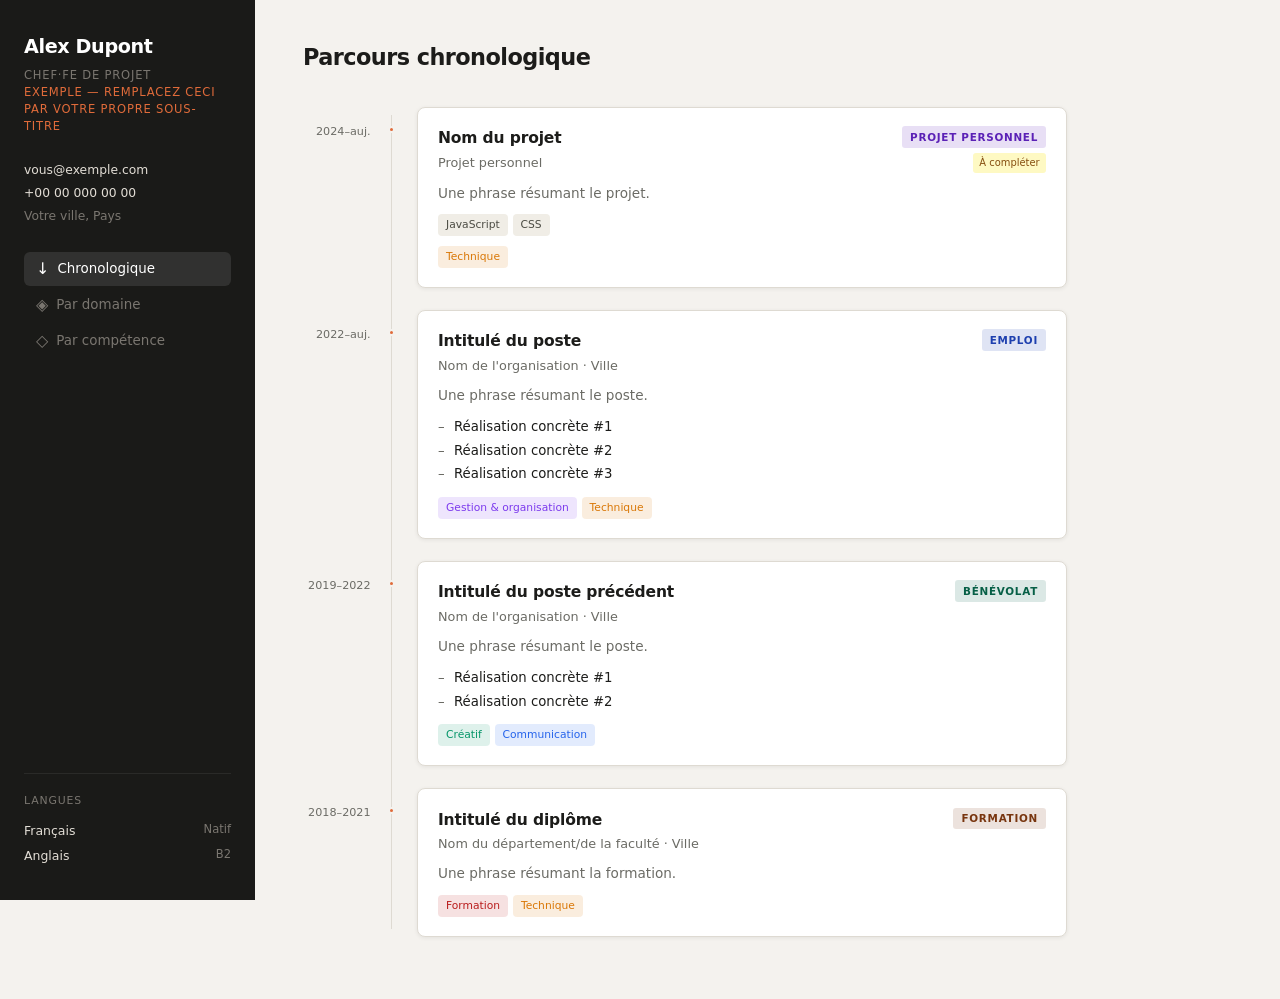
==== index.html @ 5c140745 "Version initiale du template cv-multivue Moteur générique (index.html/app.js/style.css) extrait de c" ====
<!DOCTYPE html>
<html lang="fr">
<head>
  <meta charset="UTF-8">
  <meta name="viewport" content="width=device-width, initial-scale=1.0">
  <title>CV</title>
  <link rel="stylesheet" href="css/style.css">
</head>
<body>

  <aside id="sidebar">
    <div class="profile-header" id="profile-header"></div>

    <div class="contact-info" id="contact-info"></div>

    <nav class="view-nav">
      <button class="view-btn active" data-view="timeline">
        <span class="vi">↓</span> Chronologique
      </button>
      <button class="view-btn" data-view="domaines">
        <span class="vi">◈</span> Par domaine
      </button>
      <button class="view-btn" data-view="competences">
        <span class="vi">◇</span> Par compétence
      </button>
    </nav>

    <div id="sidebar-filters"></div>

    <div class="sidebar-footer">
      <p class="langues-title">Langues</p>
      <div id="langue-list"></div>
    </div>
  </aside>

  <main id="main">
    <div id="view-header"></div>
    <div id="content"></div>
  </main>

  <script src="js/data.js"></script>
  <script src="js/app.js"></script>
</body>
</html>
---- css/style.css ----
/* ── Variables ────────────────────────────────────────────────────────────── */
:root {
  --bg: #f4f2ee;
  --text: #1c1c1a;
  --text-muted: #6b6b65;
  --sidebar-bg: #1a1a18;
  --sidebar-text: #e2ddd5;
  --sidebar-muted: #7a7670;
  --accent: #e06b3a;
  --border: #dedad2;
  --card-bg: #ffffff;
  --shadow: 0 1px 4px rgba(0,0,0,0.07);
  --radius: 8px;
  --sidebar-w: 255px;
  --gap: 1.5rem;
}

/* ── Reset ───────────────────────────────────────────────────────────────── */
*, *::before, *::after { box-sizing: border-box; margin: 0; padding: 0; }
a { color: inherit; }
button { font-family: inherit; font-size: inherit; cursor: pointer; }
ul { list-style: none; }

/* ── Layout ──────────────────────────────────────────────────────────────── */
body {
  font-family: -apple-system, BlinkMacSystemFont, 'Segoe UI', system-ui, sans-serif;
  background: var(--bg);
  color: var(--text);
  display: grid;
  grid-template-columns: var(--sidebar-w) 1fr;
  min-height: 100vh;
  font-size: 14px;
  line-height: 1.55;
}

/* ── Sidebar ─────────────────────────────────────────────────────────────── */
#sidebar {
  background: var(--sidebar-bg);
  color: var(--sidebar-text);
  height: 100vh;
  position: sticky;
  top: 0;
  overflow-y: auto;
  display: flex;
  flex-direction: column;
  padding: 2rem 1.5rem;
  gap: 1.6rem;
  scrollbar-width: thin;
  scrollbar-color: #333 transparent;
}

.profile-header { }
.profile-header h1 {
  font-size: 1.2rem;
  font-weight: 700;
  letter-spacing: -0.02em;
  color: #fff;
  margin-bottom: 0.3rem;
}
.profile-header .titre-pro {
  font-size: 0.72rem;
  text-transform: uppercase;
  letter-spacing: 0.07em;
  color: var(--sidebar-muted);
  line-height: 1.5;
}
.profile-header .titre-pro em {
  font-style: normal;
  color: var(--accent);
}

.contact-info {
  display: flex;
  flex-direction: column;
  gap: 0.25rem;
  font-size: 0.77rem;
  color: var(--sidebar-muted);
}
.contact-info a { text-decoration: none; color: var(--sidebar-text); transition: color 0.15s; }
.contact-info a:hover { color: var(--accent); }

/* View navigation */
.view-nav {
  display: flex;
  flex-direction: column;
  gap: 0.15rem;
}
.view-btn {
  background: none;
  border: none;
  color: var(--sidebar-muted);
  padding: 0.55rem 0.75rem;
  border-radius: 6px;
  text-align: left;
  font-size: 0.84rem;
  display: flex;
  align-items: center;
  gap: 0.5rem;
  transition: background 0.15s, color 0.15s;
}
.view-btn:hover { background: rgba(255,255,255,0.06); color: var(--sidebar-text); }
.view-btn.active { background: rgba(255,255,255,0.1); color: #fff; }
.view-btn .vi { font-size: 1rem; line-height: 1; }

/* Sidebar filters */
#sidebar-filters {
  display: flex;
  flex-direction: column;
  gap: 0.2rem;
  flex: 1;
}
.filter-label {
  font-size: 0.68rem;
  text-transform: uppercase;
  letter-spacing: 0.08em;
  color: var(--sidebar-muted);
  margin-bottom: 0.2rem;
}
.filter-group-label {
  font-size: 0.67rem;
  text-transform: uppercase;
  letter-spacing: 0.06em;
  color: var(--sidebar-muted);
  margin-top: 0.75rem;
  margin-bottom: 0.1rem;
  padding-left: 0.6rem;
}
.filter-btn {
  background: none;
  border: none;
  border-left: 2px solid transparent;
  color: var(--sidebar-muted);
  padding: 0.38rem 0.6rem;
  border-radius: 0 5px 5px 0;
  text-align: left;
  font-size: 0.8rem;
  transition: all 0.15s;
}
.filter-btn:hover { color: var(--sidebar-text); background: rgba(255,255,255,0.05); }
.filter-btn.active {
  color: #fff;
  background: rgba(255,255,255,0.08);
  border-left-color: var(--tag-color, var(--accent));
}

/* Langues */
.sidebar-footer {
  margin-top: auto;
  padding-top: 1.2rem;
  border-top: 1px solid rgba(255,255,255,0.07);
}
.langues-title {
  font-size: 0.68rem;
  text-transform: uppercase;
  letter-spacing: 0.08em;
  color: var(--sidebar-muted);
  margin-bottom: 0.5rem;
}
.langue-row {
  display: flex;
  justify-content: space-between;
  font-size: 0.78rem;
  padding: 0.18rem 0;
  color: var(--sidebar-text);
}
.langue-niveau { color: var(--sidebar-muted); font-size: 0.72rem; }

/* ── Main ────────────────────────────────────────────────────────────────── */
#main {
  padding: 2.5rem 3rem;
  max-width: 860px;
}
#view-header { margin-bottom: 2rem; }
#view-header h2 {
  font-size: 1.4rem;
  font-weight: 600;
  letter-spacing: -0.025em;
}

/* ── Timeline ────────────────────────────────────────────────────────────── */
.timeline {
  position: relative;
  padding-left: 0;
}
.timeline::before {
  content: '';
  position: absolute;
  left: 88px;
  top: 8px;
  bottom: 8px;
  width: 1px;
  background: var(--border);
}
.timeline-item {
  display: grid;
  grid-template-columns: 90px 1fr;
  margin-bottom: 1.4rem;
  position: relative;
}
.timeline-item::before {
  content: '';
  position: absolute;
  left: 85px;
  top: 19px;
  width: 7px;
  height: 7px;
  border-radius: 50%;
  background: var(--accent);
  border: 2px solid var(--bg);
  z-index: 1;
}
.timeline-date {
  padding-top: 1rem;
  padding-right: 1.4rem;
  text-align: right;
  font-size: 0.7rem;
  color: var(--text-muted);
  white-space: nowrap;
}
.timeline-card {
  padding-left: 1.5rem;
}

/* ── Cards (full) ────────────────────────────────────────────────────────── */
.card {
  background: var(--card-bg);
  border: 1px solid var(--border);
  border-radius: var(--radius);
  padding: 1.15rem 1.25rem;
  box-shadow: var(--shadow);
}
.card-top {
  display: flex;
  justify-content: space-between;
  align-items: flex-start;
  gap: 1rem;
  margin-bottom: 0.6rem;
}
.card-titre {
  font-size: 0.97rem;
  font-weight: 600;
  letter-spacing: -0.01em;
  margin-bottom: 0.15rem;
}
.card-org {
  font-size: 0.8rem;
  color: var(--text-muted);
}
.card-badges {
  display: flex;
  flex-direction: column;
  align-items: flex-end;
  gap: 0.3rem;
  flex-shrink: 0;
}
.badge-type {
  font-size: 0.65rem;
  font-weight: 600;
  text-transform: uppercase;
  letter-spacing: 0.07em;
  padding: 0.18rem 0.5rem;
  border-radius: 3px;
  background: color-mix(in srgb, var(--type-color) 14%, transparent);
  color: var(--type-color);
  white-space: nowrap;
}
.badge-type.sm { font-size: 0.6rem; padding: 0.12rem 0.4rem; }
.badge-placeholder {
  font-size: 0.62rem;
  padding: 0.15rem 0.4rem;
  border-radius: 3px;
  background: #fef9c3;
  color: #854d0e;
}
.card-desc {
  font-size: 0.85rem;
  color: var(--text-muted);
  margin-bottom: 0.65rem;
}
.card-points {
  margin: 0 0 0.75rem 0;
  display: flex;
  flex-direction: column;
  gap: 0.2rem;
}
.card-points li {
  font-size: 0.83rem;
  padding-left: 1rem;
  position: relative;
  color: var(--text);
}
.card-points li::before {
  content: '–';
  position: absolute;
  left: 0;
  color: var(--text-muted);
}
.tech-chips {
  display: flex;
  flex-wrap: wrap;
  gap: 0.3rem;
  margin-bottom: 0.6rem;
}
.card-tags {
  display: flex;
  flex-wrap: wrap;
  gap: 0.3rem;
  margin-top: 0.6rem;
}
.tag {
  font-size: 0.67rem;
  font-weight: 500;
  padding: 0.18rem 0.5rem;
  border-radius: 4px;
}
.tag-dom {
  background: color-mix(in srgb, var(--tag-color) 13%, transparent);
  color: var(--tag-color);
}
.tag-tech {
  background: #f0ede6;
  color: #4a4a42;
}

/* ── Cards (compact) ─────────────────────────────────────────────────────── */
.compact-list { display: flex; flex-direction: column; gap: 0.4rem; }
.card-compact {
  background: var(--card-bg);
  border: 1px solid var(--border);
  border-radius: 6px;
  padding: 0.75rem 1rem;
  display: flex;
  align-items: baseline;
  gap: 0.75rem;
}
.compact-date {
  font-size: 0.7rem;
  color: var(--text-muted);
  white-space: nowrap;
  min-width: 72px;
}
.compact-body {
  flex: 1;
  font-size: 0.85rem;
  display: flex;
  flex-wrap: wrap;
  align-items: baseline;
  gap: 0.3rem 0.5rem;
}
.compact-org {
  font-size: 0.78rem;
  color: var(--text-muted);
}
.compact-desc {
  flex-basis: 100%;
  font-size: 0.78rem;
  color: var(--text-muted);
}

/* ── Domain / section headers ────────────────────────────────────────────── */
.domaine-block { margin-bottom: 2.5rem; }
.section-header {
  display: flex;
  align-items: baseline;
  gap: 0.75rem;
  padding-bottom: 0.5rem;
  border-bottom: 2px solid var(--accent-color, var(--accent));
  margin-bottom: 1rem;
}
.section-header.clickable {
  cursor: pointer;
  transition: opacity 0.15s;
}
.section-header.clickable:hover { opacity: 0.75; }
.section-header h3 {
  font-size: 1.05rem;
  font-weight: 600;
  color: var(--accent-color, var(--text));
}
.count {
  font-size: 0.72rem;
  color: var(--text-muted);
}
.cards-grid {
  display: grid;
  grid-template-columns: repeat(auto-fill, minmax(320px, 1fr));
  gap: 1rem;
}

/* ── Competence view ─────────────────────────────────────────────────────── */
.comp-group-block { margin-bottom: 2rem; }
.comp-group-title {
  font-size: 0.7rem;
  text-transform: uppercase;
  letter-spacing: 0.09em;
  color: var(--text-muted);
  margin-bottom: 0.6rem;
  padding-bottom: 0.3rem;
  border-bottom: 1px solid var(--border);
}
.comp-row { margin-bottom: 0.5rem; }
.comp-skill-btn {
  background: var(--card-bg);
  border: 1px solid var(--border);
  border-radius: 6px;
  padding: 0.5rem 0.85rem;
  font-size: 0.87rem;
  color: var(--text);
  display: flex;
  align-items: center;
  gap: 0.5rem;
  width: 100%;
  text-align: left;
  transition: all 0.15s;
}
.comp-skill-btn:hover { border-color: #aaa; background: #fff; }
.count-badge {
  font-size: 0.68rem;
  background: var(--bg);
  border: 1px solid var(--border);
  color: var(--text-muted);
  padding: 0.08rem 0.42rem;
  border-radius: 10px;
  margin-left: auto;
}
.comp-preview-tags {
  display: flex;
  flex-wrap: wrap;
  gap: 0.25rem;
  padding: 0.35rem 0.4rem;
}
.preview-chip {
  font-size: 0.7rem;
  color: var(--text-muted);
  background: var(--bg);
  border: 1px solid var(--border);
  padding: 0.12rem 0.45rem;
  border-radius: 4px;
}

/* ── Responsive ──────────────────────────────────────────────────────────── */
@media (max-width: 800px) {
  body { grid-template-columns: 1fr; }
  #sidebar { height: auto; position: static; }
  #main { padding: 1.5rem 1.25rem; max-width: 100%; }
  .timeline::before { display: none; }
  .timeline-item { grid-template-columns: 1fr; gap: 0.25rem; }
  .timeline-item::before { display: none; }
  .timeline-date { text-align: left; padding-top: 0; padding-right: 0; }
  .timeline-card { padding-left: 0; }
  .cards-grid { grid-template-columns: 1fr; }
}
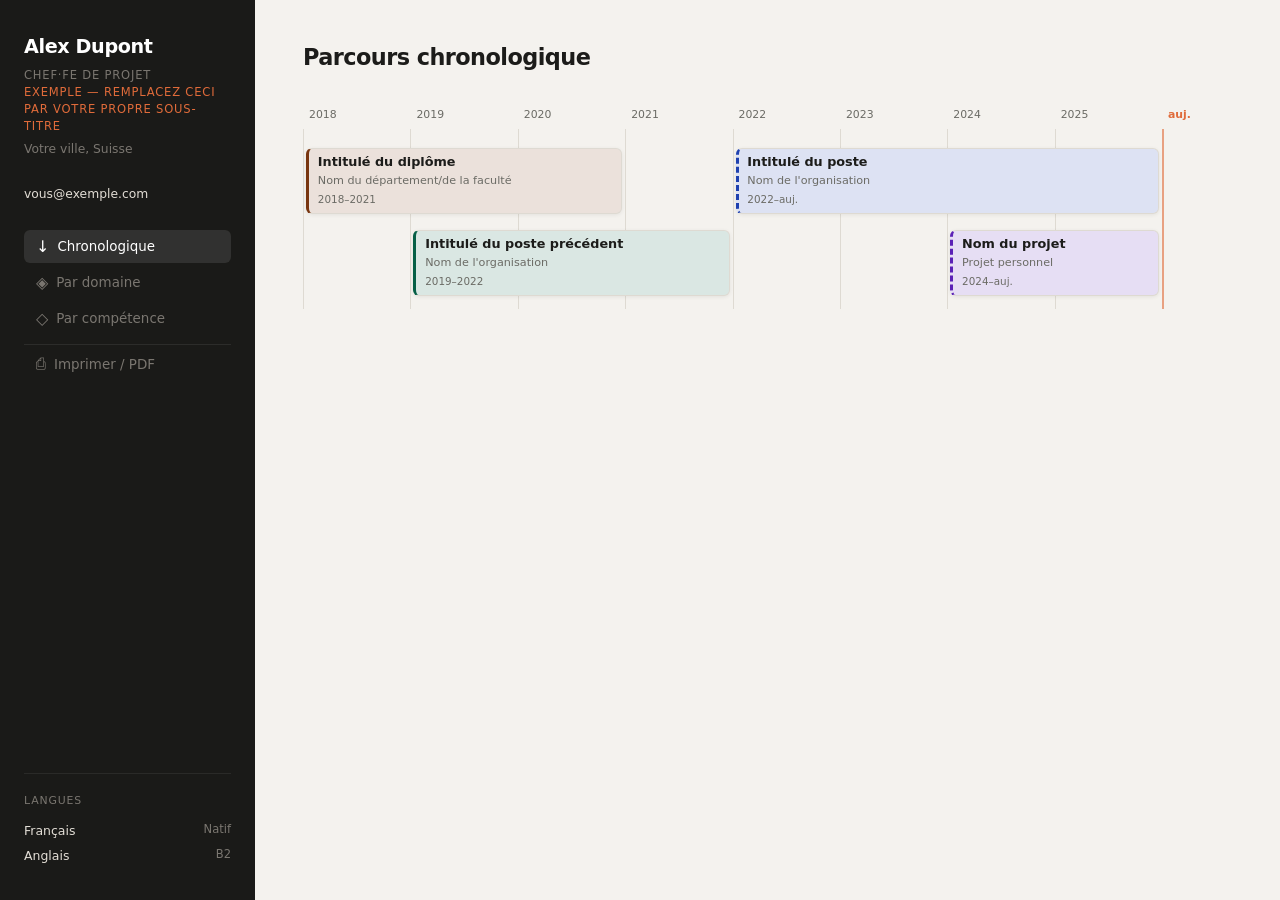
==== commit 35bac119: "Ajoute favicon/meta tags, export PDF, CONTRIBUTING.md Trois points "aucun impact structurel" de la l" ====
--- a/index.html
+++ b/index.html
@@ -4,6 +4,21 @@
   <meta charset="UTF-8">
   <meta name="viewport" content="width=device-width, initial-scale=1.0">
   <title>CV</title>
+  <meta name="description" content="CV personnel interactif — navigable par ordre chronologique, par domaine ou par compétence.">
+
+  <!--
+    Aperçu de partage (réseaux sociaux, messagerie) : les robots qui
+    génèrent ces aperçus n'exécutent pas JavaScript, donc ces balises ne
+    peuvent pas se remplir automatiquement depuis js/data.js. Si vous
+    voulez un aperçu personnalisé avec votre nom, éditez les lignes
+    ci-dessous à la main après avoir rempli data.js.
+  -->
+  <meta property="og:type" content="profile">
+  <meta property="og:title" content="CV">
+  <meta property="og:description" content="CV personnel interactif — navigable par ordre chronologique, par domaine ou par compétence.">
+  <meta name="twitter:card" content="summary">
+
+  <link rel="icon" type="image/svg+xml" href="favicon.svg">
   <link rel="stylesheet" href="css/style.css">
 </head>
 <body>
@@ -23,6 +38,9 @@
       <button class="view-btn" data-view="competences">
         <span class="vi">◇</span> Par compétence
       </button>
+      <button class="view-btn" id="btn-print">
+        <span class="vi">⎙</span> Imprimer / PDF
+      </button>
     </nav>
 
     <div id="sidebar-filters"></div>
@@ -39,6 +57,7 @@
   </main>
 
   <script src="js/data.js"></script>
+  <script src="js/validate.js"></script>
   <script src="js/app.js"></script>
 </body>
 </html>
--- a/css/style.css
+++ b/css/style.css
@@ -33,6 +33,29 @@
   line-height: 1.55;
 }
 
+/* ── Écran d'erreur de validation ────────────────────────────────────────── */
+.cv-error-screen {
+  grid-column: 1 / -1;
+  max-width: 640px;
+  margin: 3rem auto;
+  padding: 0 1.5rem;
+}
+.cv-error-screen h1 {
+  font-size: 1.3rem;
+  margin-bottom: 0.8rem;
+  color: #b91c1c;
+}
+.cv-error-screen p { margin-bottom: 1rem; color: var(--text-muted); }
+.cv-error-screen ul { display: flex; flex-direction: column; gap: 0.5rem; }
+.cv-error-screen li {
+  background: #fff5f5;
+  border: 1px solid #f3c9c9;
+  border-radius: var(--radius);
+  padding: 0.6rem 0.8rem;
+  font-size: 0.85rem;
+  font-family: ui-monospace, SFMono-Regular, Menlo, monospace;
+}
+
 /* ── Sidebar ─────────────────────────────────────────────────────────────── */
 #sidebar {
   background: var(--sidebar-bg);
@@ -50,6 +73,14 @@
 }
 
 .profile-header { }
+.profile-photo {
+  width: 64px;
+  height: 64px;
+  border-radius: 50%;
+  object-fit: cover;
+  display: block;
+  margin-bottom: 0.7rem;
+}
 .profile-header h1 {
   font-size: 1.2rem;
   font-weight: 700;
@@ -68,6 +99,11 @@
   font-style: normal;
   color: var(--accent);
 }
+.profile-header .lieu {
+  font-size: 0.77rem;
+  color: var(--sidebar-muted);
+  margin-top: 0.3rem;
+}
 
 .contact-info {
   display: flex;
@@ -78,6 +114,43 @@
 }
 .contact-info a { text-decoration: none; color: var(--sidebar-text); transition: color 0.15s; }
 .contact-info a:hover { color: var(--accent); }
+
+.contact-warning {
+  font-size: 0.72rem;
+  color: var(--accent);
+  line-height: 1.4;
+}
+
+.contact-form {
+  display: flex;
+  flex-direction: column;
+  gap: 0.5rem;
+}
+.contact-form input,
+.contact-form textarea {
+  font: inherit;
+  font-size: 0.77rem;
+  background: rgba(255,255,255,0.06);
+  border: 1px solid rgba(255,255,255,0.12);
+  border-radius: 4px;
+  padding: 0.45rem 0.55rem;
+  color: var(--sidebar-text);
+  resize: vertical;
+}
+.contact-form input::placeholder,
+.contact-form textarea::placeholder { color: var(--sidebar-muted); }
+.contact-form input:focus,
+.contact-form textarea:focus { outline: none; border-color: var(--accent); }
+.contact-form button {
+  background: var(--accent);
+  color: #1a1a18;
+  border: none;
+  border-radius: 4px;
+  padding: 0.45rem 0.6rem;
+  font-size: 0.77rem;
+  font-weight: 600;
+}
+.contact-form button:hover { opacity: 0.9; }
 
 /* View navigation */
 .view-nav {
@@ -100,6 +173,12 @@
 }
 .view-btn:hover { background: rgba(255,255,255,0.06); color: var(--sidebar-text); }
 .view-btn.active { background: rgba(255,255,255,0.1); color: #fff; }
+#btn-print {
+  margin-top: 0.4rem;
+  padding-top: 0.7rem;
+  border-top: 1px solid rgba(255,255,255,0.08);
+  border-radius: 0;
+}
 .view-btn .vi { font-size: 1rem; line-height: 1; }
 
 /* Sidebar filters */
@@ -169,6 +248,12 @@
 #main {
   padding: 2.5rem 3rem;
   max-width: 860px;
+}
+/* La frise chronologique profite d'un conteneur bien plus large que les
+   vues à base de texte (cartes/listes) — sinon elle reste cantonnée à une
+   petite portion de l'écran malgré tout l'espace disponible à côté. */
+#main.main-wide {
+  max-width: 1600px;
 }
 #view-header { margin-bottom: 2rem; }
 #view-header h2 {
@@ -219,6 +304,100 @@
 }
 .timeline-card {
   padding-left: 1.5rem;
+}
+
+/* ── Frise proportionnelle (Gantt compact, horizontale) ─────────────────── */
+.tl-gantt-wrap {
+  overflow-x: auto;
+  padding-bottom: 0.5rem;
+}
+.tl-gantt {
+  position: relative;
+  min-width: 100%;
+}
+.tl-gantt-axis {
+  position: absolute;
+  inset: 0;
+}
+.tl-axis-col {
+  position: absolute;
+  top: 0;
+  bottom: 0;
+}
+.tl-axis-year {
+  position: absolute;
+  top: 0;
+  left: 6px;
+  font-size: 0.68rem;
+  color: var(--text-muted);
+  white-space: nowrap;
+}
+.tl-axis-line {
+  position: absolute;
+  top: 22px;
+  bottom: 0;
+  left: 0;
+  width: 1px;
+  background: var(--border);
+}
+.tl-axis-col-now .tl-axis-year {
+  color: var(--accent);
+  font-weight: 700;
+}
+.tl-axis-col-now .tl-axis-line {
+  background: var(--accent);
+  opacity: 0.6;
+  width: 2px;
+}
+.tl-gantt-bars {
+  position: absolute;
+  left: 0;
+  right: 0;
+  bottom: 0;
+}
+.tl-bar {
+  position: absolute;
+  box-sizing: border-box;
+  padding: 3px;
+}
+.tl-bar-card {
+  height: 100%;
+  width: 100%;
+  box-sizing: border-box;
+  background: var(--type-bg, var(--card-bg));
+  border: 1px solid var(--border);
+  border-left: 3px solid var(--type-color, var(--accent));
+  border-radius: 6px;
+  padding: 0.35rem 0.55rem;
+  overflow: hidden;
+  display: flex;
+  flex-direction: column;
+  justify-content: center;
+  gap: 0.15rem;
+  box-shadow: var(--shadow);
+}
+.tl-bar-actuel .tl-bar-card {
+  border-left-style: dashed;
+}
+.tl-bar-titre {
+  font-size: 0.8rem;
+  font-weight: 600;
+  line-height: 1.2;
+  overflow: hidden;
+  text-overflow: ellipsis;
+  white-space: nowrap;
+}
+.tl-bar-org {
+  font-size: 0.7rem;
+  color: var(--text-muted);
+  overflow: hidden;
+  text-overflow: ellipsis;
+  white-space: nowrap;
+}
+.tl-bar-period {
+  font-size: 0.65rem;
+  color: var(--text-muted);
+  white-space: nowrap;
 }
 
 /* ── Cards (full) ────────────────────────────────────────────────────────── */
@@ -450,3 +629,57 @@
   .timeline-card { padding-left: 0; }
   .cards-grid { grid-template-columns: 1fr; }
 }
+
+/* ── Impression / export PDF ────────────────────────────────────────────── */
+@media print {
+  body {
+    display: block;
+    background: #fff;
+    color: #111;
+    font-size: 11px;
+  }
+  #sidebar {
+    position: static;
+    height: auto;
+    background: #fff;
+    color: #111;
+    padding: 0 0 0.8rem;
+    border-bottom: 2px solid #111;
+    margin-bottom: 1rem;
+    display: block;
+  }
+  .profile-header h1 { color: #111; }
+  .profile-header .titre-pro,
+  .profile-header .lieu,
+  .contact-info,
+  .sidebar-footer { color: #333; }
+  .contact-info a { color: #111; }
+  .view-nav, #sidebar-filters { display: none; }
+  .sidebar-footer {
+    border-top: none;
+    padding-top: 0.4rem;
+    display: flex;
+    flex-direction: row;
+    flex-wrap: wrap;
+    gap: 0 1rem;
+  }
+  .langues-title { display: none; }
+  #langue-list { display: flex; flex-wrap: wrap; gap: 0 1rem; }
+  .langue-row { display: flex; gap: 0.25rem; }
+
+  #main { max-width: 100%; padding: 0; }
+  #view-header { margin-bottom: 0.8rem; }
+
+  .card, .card-compact, .comp-row, .timeline-item {
+    break-inside: avoid;
+    box-shadow: none;
+  }
+  .card, .card-compact { border: 1px solid #bbb; }
+  .badge-type, .badge-placeholder, .tag {
+    -webkit-print-color-adjust: exact;
+    print-color-adjust: exact;
+  }
+  .timeline::before, .timeline-item::before { background: #999; }
+
+  a { color: #111; text-decoration: none; }
+}
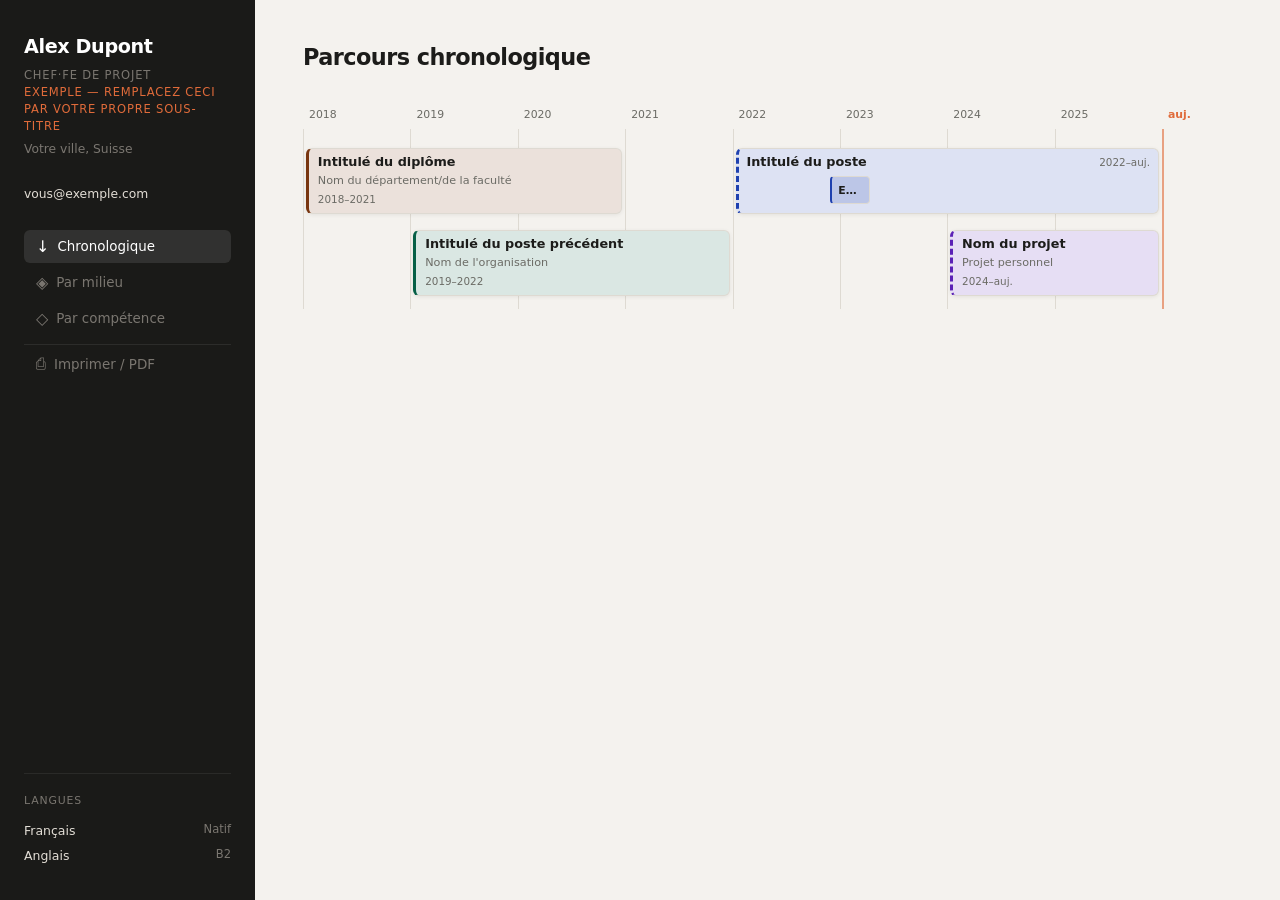
==== commit 636f8219: "Sépare Domaines en deux axes indépendants : Milieux et Compétences taxonomie.domaines devient taxono" ====
--- a/index.html
+++ b/index.html
@@ -4,7 +4,7 @@
   <meta charset="UTF-8">
   <meta name="viewport" content="width=device-width, initial-scale=1.0">
   <title>CV</title>
-  <meta name="description" content="CV personnel interactif — navigable par ordre chronologique, par domaine ou par compétence.">
+  <meta name="description" content="CV personnel interactif — navigable par ordre chronologique, par milieu ou par compétence.">
 
   <!--
     Aperçu de partage (réseaux sociaux, messagerie) : les robots qui
@@ -15,7 +15,7 @@
   -->
   <meta property="og:type" content="profile">
   <meta property="og:title" content="CV">
-  <meta property="og:description" content="CV personnel interactif — navigable par ordre chronologique, par domaine ou par compétence.">
+  <meta property="og:description" content="CV personnel interactif — navigable par ordre chronologique, par milieu ou par compétence.">
   <meta name="twitter:card" content="summary">
 
   <link rel="icon" type="image/svg+xml" href="favicon.svg">
@@ -32,8 +32,8 @@
       <button class="view-btn active" data-view="timeline">
         <span class="vi">↓</span> Chronologique
       </button>
-      <button class="view-btn" data-view="domaines">
-        <span class="vi">◈</span> Par domaine
+      <button class="view-btn" data-view="milieux">
+        <span class="vi">◈</span> Par milieu
       </button>
       <button class="view-btn" data-view="competences">
         <span class="vi">◇</span> Par compétence
--- a/css/style.css
+++ b/css/style.css
@@ -309,6 +309,7 @@
 /* ── Frise proportionnelle (Gantt compact, horizontale) ─────────────────── */
 .tl-gantt-wrap {
   overflow-x: auto;
+  overflow-y: visible; /* laisse les popovers de sous-engagements déborder verticalement */
   padding-bottom: 0.5rem;
 }
 .tl-gantt {
@@ -379,7 +380,77 @@
 .tl-bar-actuel .tl-bar-card {
   border-left-style: dashed;
 }
+/* Barre parente qui contient des sous-engagements : plus de centrage
+   vertical, une zone titre/période compacte puis la zone des sous-barres.
+   overflow visible (contrairement à .tl-bar-card standard) pour ne pas
+   couper les popovers de petits-enfants qui pourraient déborder. */
+.tl-bar-card-parent {
+  overflow: visible;
+  justify-content: flex-start;
+  padding: 0;
+  gap: 0;
+}
+.tl-bar-header {
+  display: flex;
+  align-items: baseline;
+  justify-content: space-between;
+  gap: 0.4rem;
+  padding: 0.3rem 0.5rem 0.15rem;
+  overflow: hidden;
+}
+.tl-bar-header .tl-bar-titre { overflow: hidden; text-overflow: ellipsis; white-space: nowrap; }
+.tl-bar-header .tl-bar-period { flex-shrink: 0; }
+.tl-bar-children {
+  position: relative;
+  flex: 1;
+  margin: 0 4px 4px;
+}
+.tl-child-bar {
+  position: absolute;
+  box-sizing: border-box;
+  display: flex;
+  align-items: center;
+  gap: 0.3rem;
+  background: var(--type-bg, var(--card-bg));
+  border: 1px solid var(--border);
+  border-left: 2px solid var(--type-color, var(--accent));
+  border-radius: 4px;
+  padding: 0 0.4rem;
+}
+.tl-child-bar.tl-bar-actuel { border-left-style: dashed; }
+/* Sélecteur composé (au lieu de .tl-child-bar-titre seul) pour être sûr de
+   l'emporter sur .tl-bar-titre malgré l'ordre dans la feuille de style —
+   même spécificité sinon, résultat dépendrait de l'ordre des règles. */
+.tl-bar-titre.tl-child-bar-titre {
+  font-size: 0.68rem;
+  font-weight: 600;
+  overflow: hidden;
+  text-overflow: ellipsis;
+  white-space: nowrap;
+  flex: 1;
+  width: auto;
+}
+.tl-bar-expand.tl-bar-expand-sm {
+  position: static;
+  flex-shrink: 0;
+  padding: 0.05rem 0.3rem;
+  font-size: 0.55rem;
+}
 .tl-bar-titre {
+  /* Réinitialisation : c'est un <button> (ouvre le détail complet au clic),
+     mais il doit se fondre visuellement dans la barre comme un simple
+     libellé, avec juste un signal d'interactivité au survol. */
+  background: none;
+  border: none;
+  padding: 0;
+  margin: 0;
+  font: inherit;
+  color: inherit;
+  text-align: left;
+  cursor: pointer;
+  display: block;
+  width: 100%;
+
   font-size: 0.8rem;
   font-weight: 600;
   line-height: 1.2;
@@ -387,6 +458,10 @@
   text-overflow: ellipsis;
   white-space: nowrap;
 }
+.tl-bar-titre:hover, .tl-bar-titre:focus-visible {
+  text-decoration: underline;
+  color: var(--type-color, var(--accent));
+}
 .tl-bar-org {
   font-size: 0.7rem;
   color: var(--text-muted);
@@ -398,6 +473,74 @@
   font-size: 0.65rem;
   color: var(--text-muted);
   white-space: nowrap;
+}
+
+/* Badge + popover des sous-engagements ("héritage" d'entrées) */
+.tl-bar-expand {
+  position: absolute;
+  top: 3px;
+  right: 3px;
+  font-size: 0.6rem;
+  font-weight: 700;
+  line-height: 1;
+  color: var(--type-color, var(--accent));
+  background: var(--card-bg);
+  border: 1px solid var(--type-color, var(--accent));
+  border-radius: 999px;
+  padding: 0.18rem 0.4rem;
+}
+.tl-bar-expand:hover { background: var(--type-color, var(--accent)); color: #fff; }
+.tl-popover {
+  position: absolute;
+  top: 100%;
+  left: 0;
+  margin-top: 4px;
+  z-index: 20;
+  background: var(--card-bg);
+  border: 1px solid var(--border);
+  border-radius: 6px;
+  box-shadow: 0 4px 14px rgba(0,0,0,0.15);
+}
+.tl-children-popover {
+  min-width: 220px;
+  max-width: 320px;
+  padding: 0.5rem 0.65rem;
+}
+.tl-detail-popover {
+  width: 320px;
+  max-width: 90vw;
+  max-height: 60vh;
+  overflow-y: auto;
+}
+.tl-detail-popover .card {
+  border: none;
+  box-shadow: none;
+  border-radius: 6px;
+}
+.tl-children-list {
+  display: flex;
+  flex-direction: column;
+  gap: 0.35rem;
+  list-style: none;
+}
+.tl-children-list .tl-children-list {
+  margin: 0.3rem 0 0 0.8rem;
+  padding-left: 0.6rem;
+  border-left: 2px solid var(--border);
+}
+.tl-child-titre { font-size: 0.78rem; font-weight: 600; }
+.tl-child-org { font-size: 0.72rem; color: var(--text-muted); }
+.tl-child-period { font-size: 0.68rem; color: var(--text-muted); margin-left: 0.4rem; white-space: nowrap; }
+
+/* Dans la vue liste simple (mobile/impression), la liste des
+   sous-engagements est ajoutée directement sous la carte, toujours visible
+   (pas de popover à déplier, on est déjà dans un flux vertical simple). */
+.timeline-card > .tl-children-list {
+  margin-top: 0.6rem;
+  padding: 0.6rem 0.7rem;
+  background: var(--bg);
+  border: 1px solid var(--border);
+  border-radius: 6px;
 }
 
 /* ── Cards (full) ────────────────────────────────────────────────────────── */
@@ -492,7 +635,7 @@
   padding: 0.18rem 0.5rem;
   border-radius: 4px;
 }
-.tag-dom {
+.tag-milieu {
   background: color-mix(in srgb, var(--tag-color) 13%, transparent);
   color: var(--tag-color);
 }
@@ -536,8 +679,16 @@
   color: var(--text-muted);
 }
 
-/* ── Domain / section headers ────────────────────────────────────────────── */
-.domaine-block { margin-bottom: 2.5rem; }
+/* ── Milieu / section headers ────────────────────────────────────────────── */
+.milieu-block { margin-bottom: 2.5rem; }
+.milieu-sub-block { margin: 0.7rem 0 0.7rem 1.2rem; }
+.milieu-sub-title {
+  font-size: 0.7rem;
+  text-transform: uppercase;
+  letter-spacing: 0.06em;
+  color: var(--text-muted);
+  margin-bottom: 0.4rem;
+}
 .section-header {
   display: flex;
   align-items: baseline;
@@ -615,6 +766,70 @@
   border: 1px solid var(--border);
   padding: 0.12rem 0.45rem;
   border-radius: 4px;
+}
+
+/* ── Glossaire (définitions cliquables) ─────────────────────────────────── */
+.glossary-term {
+  background: none;
+  border: none;
+  padding: 0;
+  font: inherit;
+  color: var(--accent);
+  text-decoration: underline dotted;
+  text-underline-offset: 2px;
+  cursor: pointer;
+}
+.glossary-term:hover, .glossary-term:focus-visible {
+  text-decoration-style: solid;
+}
+.glossary-modal {
+  position: fixed;
+  inset: 0;
+  z-index: 100;
+  display: flex;
+  align-items: center;
+  justify-content: center;
+  padding: 1.5rem;
+}
+.glossary-modal-backdrop {
+  position: absolute;
+  inset: 0;
+  background: rgba(0, 0, 0, 0.4);
+}
+.glossary-modal-panel {
+  position: relative;
+  background: var(--card-bg);
+  border-radius: var(--radius);
+  box-shadow: 0 10px 30px rgba(0, 0, 0, 0.25);
+  padding: 1.5rem 1.6rem;
+  max-width: 420px;
+  width: 100%;
+  max-height: 70vh;
+  overflow-y: auto;
+}
+.glossary-modal-close {
+  position: absolute;
+  top: 0.5rem;
+  right: 0.5rem;
+  background: none;
+  border: none;
+  font-size: 0.95rem;
+  color: var(--text-muted);
+  cursor: pointer;
+  padding: 0.35rem 0.5rem;
+  line-height: 1;
+}
+.glossary-modal-close:hover { color: var(--text); }
+#glossary-modal-term {
+  font-size: 1.05rem;
+  font-weight: 700;
+  margin-bottom: 0.5rem;
+  padding-right: 1.5rem;
+}
+#glossary-modal-def {
+  font-size: 0.88rem;
+  line-height: 1.55;
+  color: var(--text-muted);
 }
 
 /* ── Responsive ──────────────────────────────────────────────────────────── */
@@ -632,6 +847,7 @@
 
 /* ── Impression / export PDF ────────────────────────────────────────────── */
 @media print {
+  .glossary-modal { display: none !important; }
   body {
     display: block;
     background: #fff;
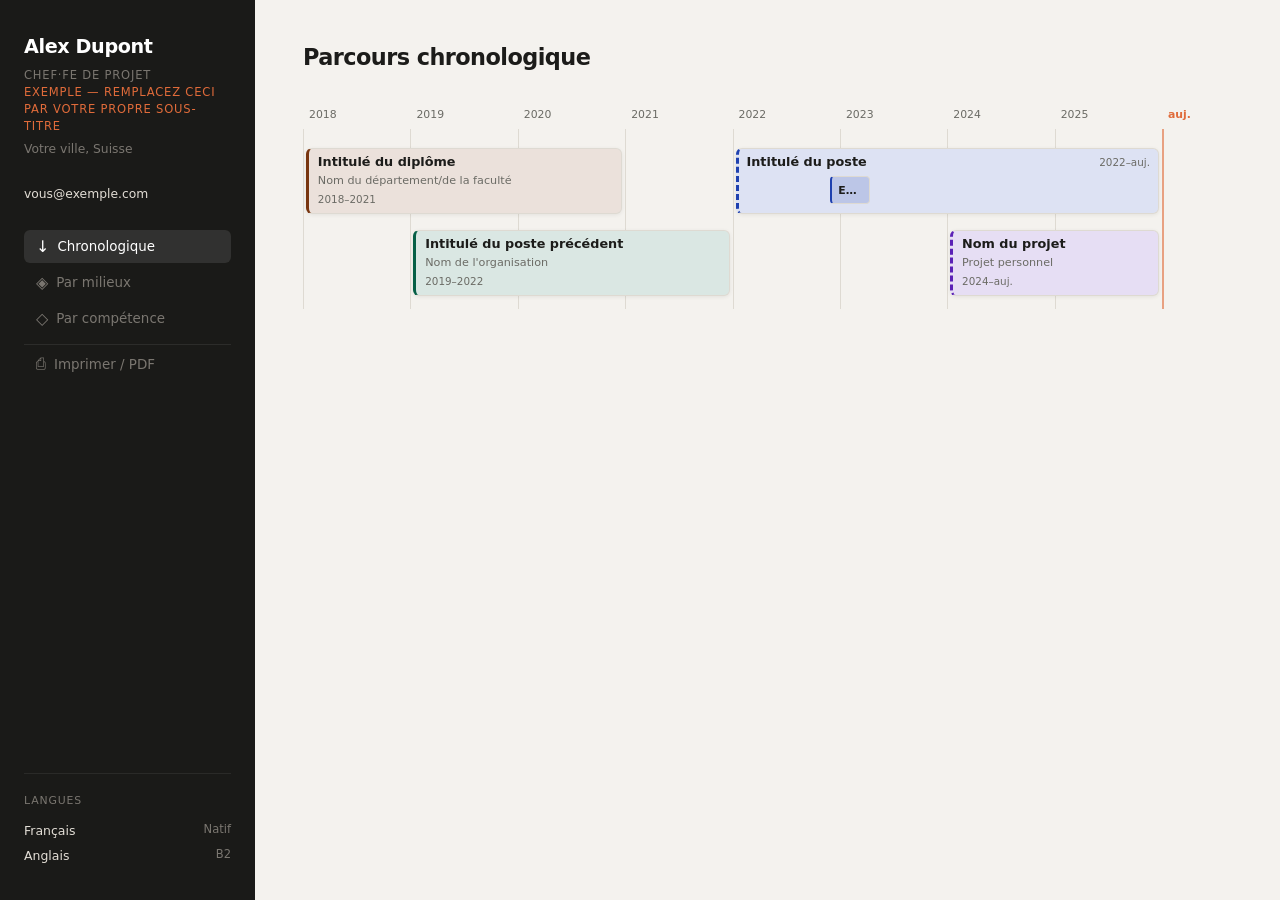
==== commit a561a7c7: "Passe l'entête "Par milieu" au pluriel : "Par milieux" Co-Authored-By: Claude Sonnet 5 <noreply@anth" ====
--- a/index.html
+++ b/index.html
@@ -33,7 +33,7 @@
         <span class="vi">↓</span> Chronologique
       </button>
       <button class="view-btn" data-view="milieux">
-        <span class="vi">◈</span> Par milieu
+        <span class="vi">◈</span> Par milieux
       </button>
       <button class="view-btn" data-view="competences">
         <span class="vi">◇</span> Par compétence
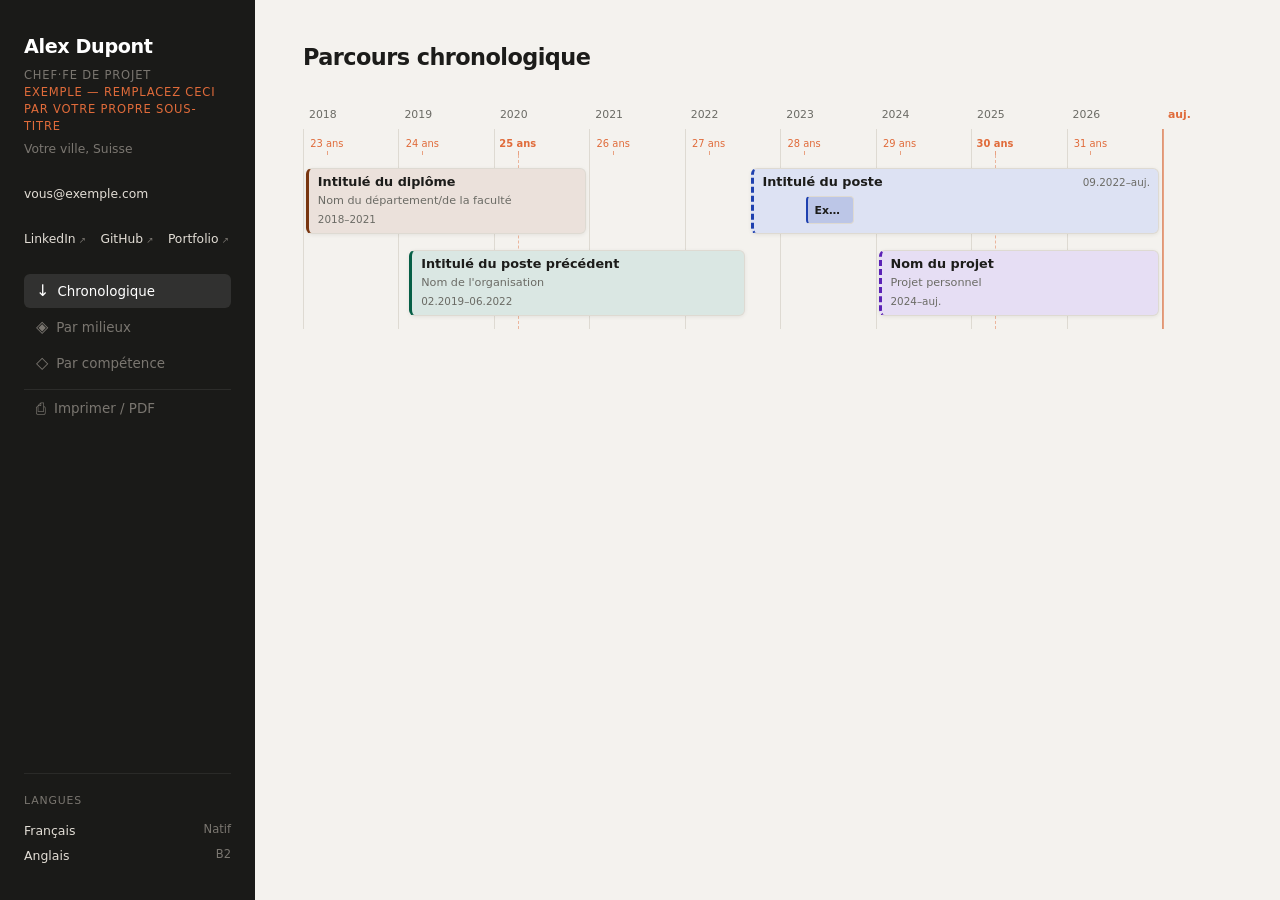
==== commit 4550d682: "Liens vers les réseaux (CV.profil.liens) et bouton Imprimer masquable - CV.profil.liens : [{ type, u" ====
--- a/index.html
+++ b/index.html
@@ -27,6 +27,8 @@
     <div class="profile-header" id="profile-header"></div>
 
     <div class="contact-info" id="contact-info"></div>
+
+    <div class="profil-liens" id="profil-liens"></div>
 
     <nav class="view-nav">
       <button class="view-btn active" data-view="timeline">
--- a/css/style.css
+++ b/css/style.css
@@ -115,6 +115,17 @@
 .contact-info a { text-decoration: none; color: var(--sidebar-text); transition: color 0.15s; }
 .contact-info a:hover { color: var(--accent); }
 
+.profil-liens {
+  display: flex;
+  flex-wrap: wrap;
+  gap: 0.3rem 0.9rem;
+  font-size: 0.77rem;
+}
+.profil-liens:empty { display: none; }
+.profil-liens a { text-decoration: none; color: var(--sidebar-text); transition: color 0.15s; }
+.profil-liens a:hover { color: var(--accent); }
+.lien-fleche { margin-left: 0.2rem; font-size: 0.7em; color: var(--sidebar-muted); }
+
 .contact-warning {
   font-size: 0.72rem;
   color: var(--accent);
@@ -349,6 +360,48 @@
   background: var(--accent);
   opacity: 0.6;
   width: 2px;
+}
+/* Bornes d'âge (CV.profil.naissance) : bande sous les années */
+.tl-age-mark {
+  position: absolute;
+  bottom: 0;
+  width: 0;
+}
+.tl-age-mark::before {
+  content: '';
+  position: absolute;
+  top: 15px;
+  height: 5px;
+  left: 0;
+  border-left: 1px solid var(--accent);
+  opacity: 0.6;
+}
+.tl-age-label {
+  position: absolute;
+  top: 1px;
+  transform: translateX(-50%);
+  z-index: 1;
+  padding: 0 3px;
+  border-radius: 3px;
+  background: var(--bg);
+  font-size: 0.62rem;
+  color: var(--accent);
+  white-space: nowrap;
+}
+.tl-age-mark-rond .tl-age-label { font-weight: 700; }
+.tl-age-mark-rond::after {
+  content: '';
+  position: absolute;
+  top: 20px;
+  bottom: 0;
+  left: 0;
+  border-left: 1px dashed var(--accent);
+  opacity: 0.45;
+}
+.timeline-age {
+  display: block;
+  margin-top: 0.15rem;
+  color: var(--accent);
 }
 .tl-gantt-bars {
   position: absolute;
@@ -870,6 +923,11 @@
   .contact-info,
   .sidebar-footer { color: #333; }
   .contact-info a { color: #111; }
+  /* Sur papier un lien ne se clique pas : on imprime l'adresse à côté. */
+  .profil-liens { flex-direction: column; margin-top: 0.4rem; }
+  .profil-liens a { color: #111; }
+  .profil-liens a::after { content: " — " attr(href); color: #555; }
+  .lien-fleche { display: none; }
   .view-nav, #sidebar-filters { display: none; }
   .sidebar-footer {
     border-top: none;
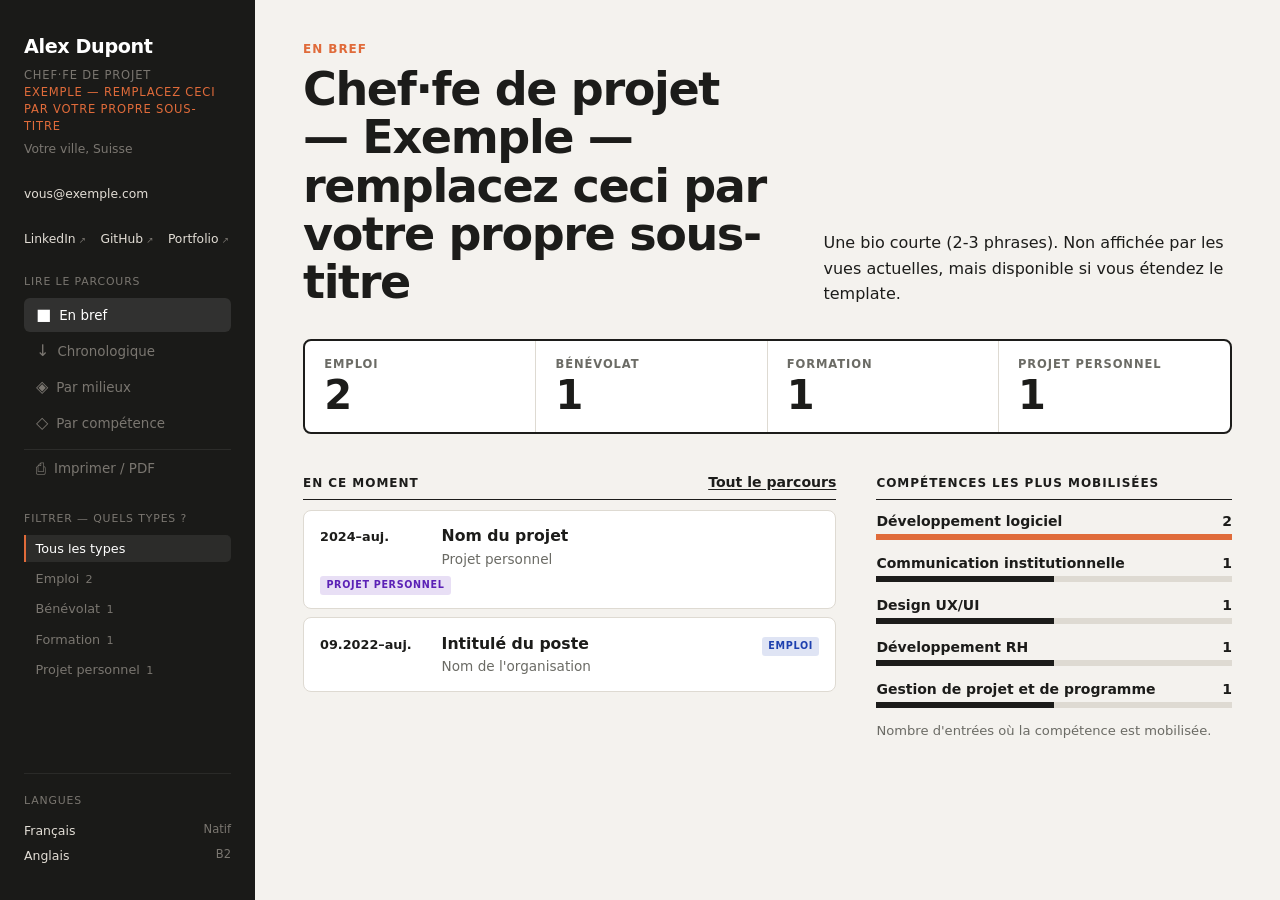
==== commit 22437451: "Vue d'accueil « En bref » et mise en page fluide (proposition A) - Nouvelle vue par défaut « En bref" ====
--- a/index.html
+++ b/index.html
@@ -30,8 +30,12 @@
 
     <div class="profil-liens" id="profil-liens"></div>
 
-    <nav class="view-nav">
-      <button class="view-btn active" data-view="timeline">
+    <nav class="view-nav" aria-label="Lire le parcours">
+      <p class="filter-label nav-label">Lire le parcours</p>
+      <button class="view-btn active" data-view="apercu">
+        <span class="vi">■</span> En bref
+      </button>
+      <button class="view-btn" data-view="timeline">
         <span class="vi">↓</span> Chronologique
       </button>
       <button class="view-btn" data-view="milieux">
--- a/css/style.css
+++ b/css/style.css
@@ -27,7 +27,9 @@
   background: var(--bg);
   color: var(--text);
   display: grid;
-  grid-template-columns: var(--sidebar-w) 1fr;
+  /* minmax(0, …) : un contenu large (frise, tableau) défile dans sa colonne
+     au lieu d'élargir la page au-delà de l'écran (débordement sur mobile). */
+  grid-template-columns: var(--sidebar-w) minmax(0, 1fr);
   min-height: 100vh;
   font-size: 14px;
   line-height: 1.55;
@@ -227,6 +229,11 @@
   transition: all 0.15s;
 }
 .filter-btn:hover { color: var(--sidebar-text); background: rgba(255,255,255,0.05); }
+.filter-count {
+  margin-left: 0.4rem;
+  font-size: 0.7rem;
+  color: var(--sidebar-muted);
+}
 .filter-btn.active {
   color: #fff;
   background: rgba(255,255,255,0.08);
@@ -264,7 +271,7 @@
    vues à base de texte (cartes/listes) — sinon elle reste cantonnée à une
    petite portion de l'écran malgré tout l'espace disponible à côté. */
 #main.main-wide {
-  max-width: 1600px;
+  max-width: none;
 }
 #view-header { margin-bottom: 2rem; }
 #view-header h2 {
@@ -272,6 +279,147 @@
   font-weight: 600;
   letter-spacing: -0.025em;
 }
+.nav-label { margin: 0 0 0.3rem; }
+
+/* ── En bref (vue d'accueil) ─────────────────────────────────────────────── */
+.apercu-head {
+  display: flex;
+  flex-wrap: wrap;
+  align-items: flex-end;
+  justify-content: space-between;
+  gap: 1.25rem 3rem;
+}
+.apercu-head-titre { flex: 1 1 26rem; min-width: 0; }
+.apercu-eyebrow {
+  font-size: 0.75rem;
+  font-weight: 700;
+  text-transform: uppercase;
+  letter-spacing: 0.08em;
+  color: var(--accent);
+  margin-bottom: 0.4rem;
+}
+#view-header .apercu-head h2 {
+  font-size: clamp(1.8rem, 3.6vw, 3.4rem);
+  line-height: 1.05;
+  letter-spacing: -0.03em;
+  max-width: 24ch;
+}
+.apercu-bio {
+  flex: 1 1 22rem;
+  max-width: 52ch;
+  font-size: 1rem;
+  line-height: 1.6;
+  color: var(--text);
+}
+
+.apercu-chiffres {
+  display: grid;
+  grid-template-columns: repeat(auto-fit, minmax(10rem, 1fr));
+  border: 2px solid var(--text);
+  border-radius: var(--radius);
+  overflow: hidden;
+  margin-bottom: 2.5rem;
+  background: var(--card-bg);
+}
+.apercu-chiffre {
+  display: flex;
+  flex-direction: column;
+  align-items: flex-start;
+  gap: 0.2rem;
+  padding: 1rem 1.2rem;
+  background: none;
+  border: none;
+  border-right: 1px solid var(--border);
+  color: var(--text);
+  text-align: left;
+}
+.apercu-chiffre:last-child { border-right: none; }
+.apercu-chiffre:hover { background: var(--bg); }
+.apercu-chiffre-label {
+  font-size: 0.72rem;
+  font-weight: 700;
+  text-transform: uppercase;
+  letter-spacing: 0.08em;
+  color: var(--text-muted);
+}
+.apercu-chiffre-valeur {
+  font-size: 2.5rem;
+  font-weight: 800;
+  line-height: 1.05;
+  letter-spacing: -0.03em;
+}
+
+.apercu-colonnes {
+  display: flex;
+  flex-wrap: wrap;
+  gap: 2.5rem;
+  align-items: flex-start;
+}
+.apercu-bloc { flex: 2 1 20rem; min-width: 0; display: flex; flex-direction: column; gap: 0.6rem; }
+.apercu-bloc-large { flex: 3 1 30rem; }
+.apercu-titre {
+  display: flex;
+  justify-content: space-between;
+  align-items: baseline;
+  gap: 1rem;
+  padding-bottom: 0.4rem;
+  border-bottom: 1px solid var(--text);
+  font-size: 0.75rem;
+  font-weight: 700;
+  text-transform: uppercase;
+  letter-spacing: 0.08em;
+}
+.apercu-lien {
+  align-self: flex-start;
+  background: none;
+  border: none;
+  padding: 0;
+  color: var(--text);
+  font-size: 0.88rem;
+  font-weight: 600;
+  text-transform: none;
+  letter-spacing: 0;
+  text-decoration: underline;
+  text-underline-offset: 0.15em;
+}
+.apercu-lien:hover { color: var(--accent); }
+.apercu-liste { display: flex; flex-direction: column; gap: 0.5rem; }
+.apercu-ligne {
+  display: flex;
+  flex-wrap: wrap;
+  align-items: baseline;
+  gap: 0.4rem 1.1rem;
+  padding: 0.85rem 1rem;
+  background: var(--card-bg);
+  border: 1px solid var(--border);
+  border-radius: var(--radius);
+}
+.apercu-ligne-date { flex: 0 0 6.5rem; font-size: 0.8rem; font-weight: 700; }
+.apercu-ligne-corps { flex: 1 1 16rem; min-width: 0; display: flex; flex-direction: column; }
+.apercu-ligne-corps strong { font-size: 0.98rem; }
+.apercu-ligne-corps span { color: var(--text-muted); font-size: 0.85rem; }
+
+.apercu-competence {
+  display: grid;
+  grid-template-columns: minmax(0, 1fr) auto;
+  gap: 0.35rem 1rem;
+  width: 100%;
+  background: none;
+  border: none;
+  padding: 0.2rem 0;
+  color: var(--text);
+  text-align: left;
+  font-weight: 700;
+}
+.apercu-competence:hover { color: var(--accent); }
+.apercu-competence-n { font-weight: 800; }
+.apercu-barre {
+  grid-column: 1 / -1;
+  height: 6px;
+  background: linear-gradient(to right, var(--text) var(--part), var(--border) var(--part));
+}
+.apercu-barre-max { background: linear-gradient(to right, var(--accent) var(--part), var(--border) var(--part)); }
+.apercu-note { font-size: 0.82rem; color: var(--text-muted); }
 
 /* ── Timeline ────────────────────────────────────────────────────────────── */
 .timeline {
@@ -887,7 +1035,7 @@
 
 /* ── Responsive ──────────────────────────────────────────────────────────── */
 @media (max-width: 800px) {
-  body { grid-template-columns: 1fr; }
+  body { grid-template-columns: minmax(0, 1fr); }
   #sidebar { height: auto; position: static; }
   #main { padding: 1.5rem 1.25rem; max-width: 100%; }
   .timeline::before { display: none; }
@@ -939,7 +1087,10 @@
   }
   .langues-title { display: none; }
   #langue-list { display: flex; flex-wrap: wrap; gap: 0 1rem; }
-  .langue-row { display: flex; gap: 0.25rem; }
+  /* .langue-row hérite de --sidebar-text (clair, prévu pour le fond sombre) :
+     illisible sur papier blanc sans couleur explicite. */
+  .langue-row { display: flex; gap: 0.25rem; color: #111; }
+  .langue-niveau { color: #555; }
 
   #main { max-width: 100%; padding: 0; }
   #view-header { margin-bottom: 0.8rem; }
@@ -957,3 +1108,92 @@
 
   a { color: #111; text-decoration: none; }
 }
+
+/* ── Preset "suisse" ─────────────────────────────────────────────────────────
+   Seul preset qui change la forme en plus des couleurs (voir THEME_PRESETS
+   dans app.js) : Archivo, encre noire, accent rouge, angles droits, filets à
+   la place des ombres, sidebar claire séparée par un filet. Aucune structure
+   modifiée : uniquement des surcharges sous [data-theme="suisse"], réservées
+   à l'écran sauf police/couleurs/angles (l'impression garde ses règles). */
+[data-theme="suisse"] {
+  --text: #0a0a0a;
+  --text-muted: #525252;
+  --sidebar-muted: #525252;
+  --border: #d4d4d4;
+  --card-bg: #ffffff;
+  --shadow: none;
+  --radius: 0;
+}
+[data-theme="suisse"] body {
+  font-family: Archivo, 'Helvetica Neue', Arial, sans-serif;
+  font-feature-settings: "tnum" 1;
+}
+[data-theme="suisse"] :is(.card, .card-compact, .tl-bar-card, .tl-child-bar, .tl-popover,
+  .tl-detail-popover .card, .badge-type, .badge-placeholder, .tag, .comp-skill-btn,
+  .count-badge, .preview-chip, .tl-bar-expand, .tl-age-label, .glossary-modal-panel,
+  .timeline-card > .tl-children-list, .cv-error-screen li, .view-btn, .filter-btn,
+  .contact-form input, .contact-form textarea, .contact-form button) {
+  border-radius: 0;
+}
+[data-theme="suisse"] .card-titre { font-weight: 700; }
+[data-theme="suisse"] .section-header h3 { font-weight: 800; letter-spacing: -0.015em; }
+[data-theme="suisse"] .badge-type { font-weight: 700; }
+
+@media screen {
+  /* Sidebar claire, filet noir à droite */
+  [data-theme="suisse"] #sidebar {
+    border-right: 2px solid var(--text);
+    scrollbar-color: #c4c4c4 transparent;
+  }
+  [data-theme="suisse"] .profile-header h1 {
+    color: var(--text);
+    font-size: 1.4rem;
+    font-weight: 800;
+  }
+  [data-theme="suisse"] .profile-header .titre-pro { color: var(--text-muted); font-weight: 600; }
+  [data-theme="suisse"] .contact-form input,
+  [data-theme="suisse"] .contact-form textarea { background: #fff; border: 1px solid #8a8a8a; }
+  [data-theme="suisse"] .contact-form button { color: #fff; font-weight: 700; }
+  [data-theme="suisse"] .view-btn { color: var(--text); font-weight: 500; }
+  [data-theme="suisse"] .view-btn:hover { background: #f5f5f5; color: var(--text); }
+  [data-theme="suisse"] .view-btn.active { background: var(--text); color: #fff; font-weight: 700; }
+  [data-theme="suisse"] #btn-print { border-top: 1px solid var(--border); }
+  [data-theme="suisse"] :is(.filter-label, .langues-title) {
+    color: var(--text);
+    font-weight: 700;
+    padding-bottom: 0.35rem;
+    border-bottom: 1px solid var(--text);
+  }
+  [data-theme="suisse"] .filter-group-label { color: var(--text); font-weight: 700; }
+  [data-theme="suisse"] .filter-btn { color: var(--text); }
+  [data-theme="suisse"] .filter-btn:hover { background: #f5f5f5; color: var(--text); }
+  [data-theme="suisse"] .filter-btn.active { background: #f5f5f5; color: var(--text); font-weight: 700; }
+  [data-theme="suisse"] .sidebar-footer { border-top: 1px solid var(--border); }
+
+  /* Contenu : titres noirs et serrés, filets à la place des ombres */
+  [data-theme="suisse"] #view-header {
+    padding-bottom: 1rem;
+    border-bottom: 2px solid var(--text);
+  }
+  [data-theme="suisse"] #view-header h2 {
+    font-size: clamp(1.75rem, 2.6vw, 2.4rem);
+    font-weight: 800;
+    line-height: 1.05;
+    letter-spacing: -0.02em;
+  }
+  [data-theme="suisse"] :is(.comp-group-title, .milieu-sub-title) {
+    color: var(--text);
+    font-weight: 700;
+    border-bottom: 1px solid var(--text);
+    padding-bottom: 0.35rem;
+  }
+  [data-theme="suisse"] .comp-skill-btn:hover { border-color: var(--text); }
+  [data-theme="suisse"] .tag-tech { background: #f5f5f5; color: var(--text); border: 1px solid var(--border); }
+  [data-theme="suisse"] .tl-popover,
+  [data-theme="suisse"] .glossary-modal-panel { box-shadow: none; border: 2px solid var(--text); }
+  [data-theme="suisse"] .timeline-item::before { border-radius: 0; }
+}
+
+@media screen and (max-width: 800px) {
+  [data-theme="suisse"] #sidebar { border-right: 0; border-bottom: 2px solid var(--text); }
+}
